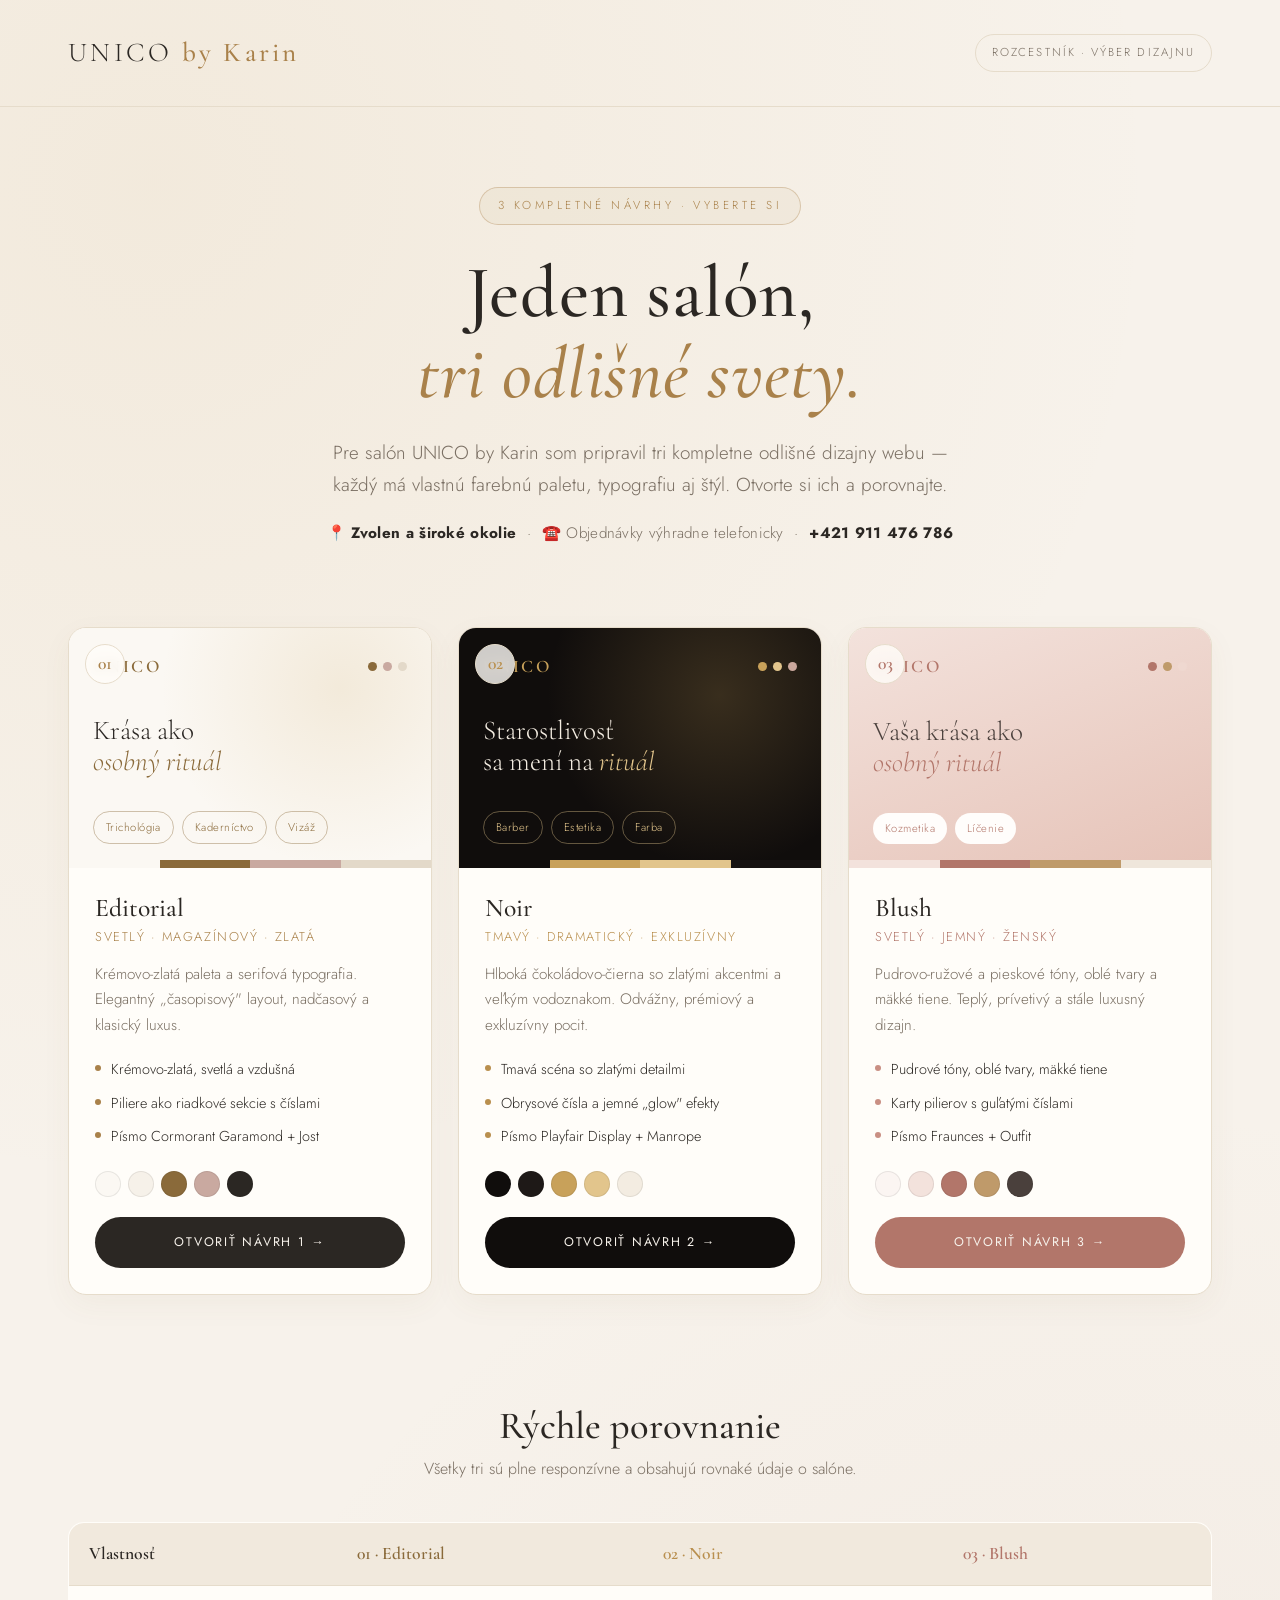
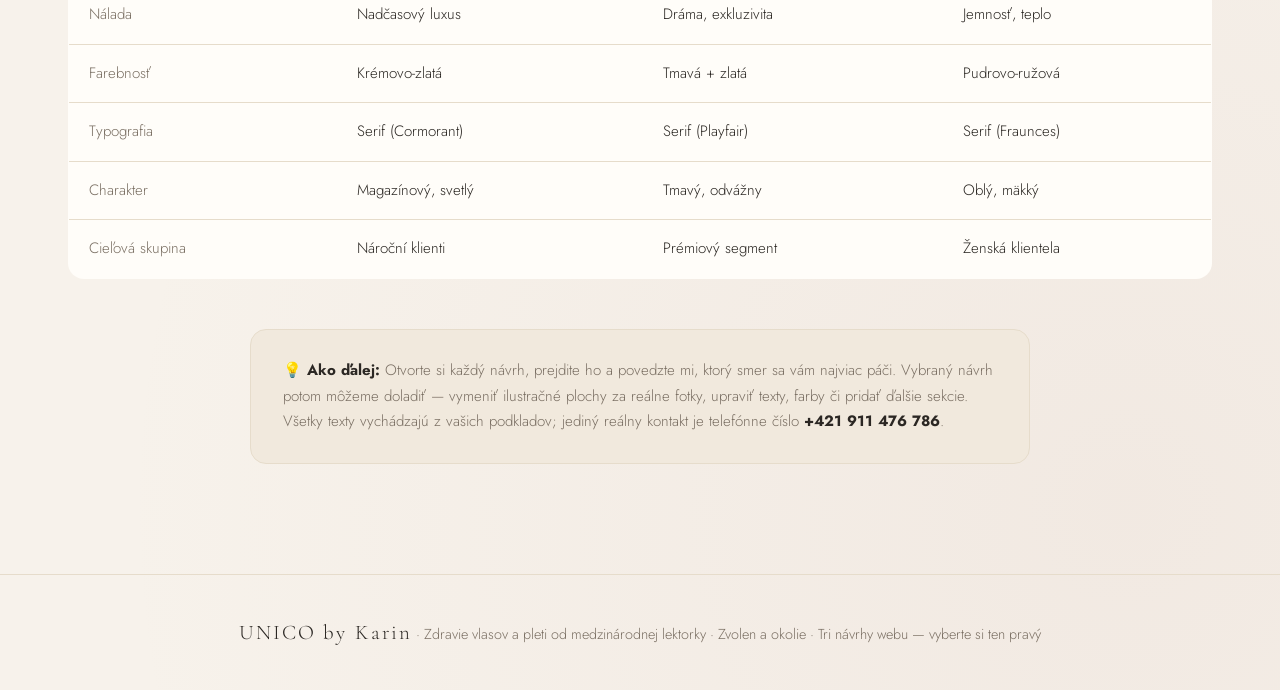
==== index.html @ 933bd424 "UNICO by Karin — rozcestník + 3 návrhy webu" ====
<!DOCTYPE html>
<html lang="sk">
<head>
<meta charset="UTF-8">
<meta name="viewport" content="width=device-width, initial-scale=1.0">
<title>UNICO by Karin — Výber dizajnu webu</title>
<meta name="description" content="Rozcestník s tromi návrhmi webu pre salón UNICO by Karin — Zvolen a okolie.">
<link rel="preconnect" href="https://fonts.googleapis.com">
<link rel="preconnect" href="https://fonts.gstatic.com" crossorigin>
<link href="https://fonts.googleapis.com/css2?family=Cormorant+Garamond:ital,wght@0,400;0,500;0,600;1,400&family=Jost:wght@300;400;500&display=swap" rel="stylesheet">
<style>
  :root{
    --bg:#f7f2eb;
    --bg-2:#f1e9dd;
    --card:#fffdf9;
    --ink:#2b2723;
    --muted:#7a6f63;
    --line:#e6dccb;
    --gold:#a9814a;
    --gold-2:#c8a15a;
  }
  *{margin:0;padding:0;box-sizing:border-box}
  html{scroll-behavior:smooth}
  body{background:var(--bg);color:var(--ink);font-family:'Jost',sans-serif;font-weight:300;line-height:1.7;overflow-x:hidden;
    background-image:radial-gradient(circle at 12% 8%,rgba(200,161,90,.10),transparent 42%),radial-gradient(circle at 88% 92%,rgba(201,169,160,.12),transparent 42%)}
  h1,h2,h3{font-family:'Cormorant Garamond',serif;font-weight:500;line-height:1.1}
  a{color:inherit;text-decoration:none}
  .wrap{max-width:1200px;margin:0 auto;padding:0 28px}

  header{padding:30px 0;border-bottom:1px solid var(--line)}
  header .wrap{display:flex;justify-content:space-between;align-items:center;flex-wrap:wrap;gap:14px}
  .brand{font-family:'Cormorant Garamond',serif;font-size:1.7rem;letter-spacing:.12em}
  .brand b{color:var(--gold);font-weight:500}
  .badge-tag{font-size:.72rem;letter-spacing:.18em;text-transform:uppercase;color:var(--muted);border:1px solid var(--line);padding:8px 16px;border-radius:50px}

  .hero{text-align:center;padding:80px 0 50px}
  .hero .kick{display:inline-block;font-size:.72rem;letter-spacing:.3em;text-transform:uppercase;color:var(--gold);border:1px solid rgba(169,129,74,.35);background:rgba(169,129,74,.06);padding:8px 18px;border-radius:50px;margin-bottom:28px}
  .hero h1{font-size:clamp(2.6rem,6.5vw,4.6rem);margin-bottom:22px;letter-spacing:.01em}
  .hero h1 .it{font-style:italic;color:var(--gold)}
  .hero p{color:var(--muted);font-size:1.18rem;max-width:660px;margin:0 auto 14px}
  .hero .meta{color:var(--muted);font-size:.95rem;margin-top:20px;letter-spacing:.02em}
  .hero .meta b{color:var(--ink)}

  .grid{display:grid;grid-template-columns:repeat(3,1fr);gap:26px;padding:30px 0 40px}
  .design{background:var(--card);border:1px solid var(--line);border-radius:18px;overflow:hidden;transition:.35s;display:flex;flex-direction:column;position:relative;box-shadow:0 10px 30px rgba(120,90,50,.05)}
  .design:hover{transform:translateY(-8px);border-color:var(--gold);box-shadow:0 26px 60px rgba(120,90,50,.16)}
  .num-tag{position:absolute;top:16px;left:16px;z-index:3;background:rgba(255,253,249,.8);backdrop-filter:blur(6px);border:1px solid var(--line);width:40px;height:40px;border-radius:50%;display:flex;align-items:center;justify-content:center;font-family:'Cormorant Garamond';font-weight:600;font-size:1.1rem;color:var(--gold)}

  /* mini previews — each mimics that design's palette */
  .preview{height:240px;position:relative;overflow:hidden;padding:24px;display:flex;flex-direction:column;justify-content:space-between}
  .p1{background:radial-gradient(circle at 75% 25%,rgba(200,161,90,.16),transparent 55%),#fbf8f3;color:#2b2723}
  .p2{background:radial-gradient(circle at 72% 28%,rgba(200,161,90,.22),transparent 55%),#100d0c;color:#f3ece1}
  .p3{background:linear-gradient(160deg,#f3e2dc,#e6c3b8);color:#4a403c}
  .pv-top{display:flex;justify-content:space-between;align-items:center}
  .pv-logo{font-family:'Cormorant Garamond',serif;font-weight:600;font-size:1.1rem;letter-spacing:.14em}
  .p1 .pv-logo{color:#8a6a3a}
  .p2 .pv-logo{color:#c8a15a}
  .p3 .pv-logo{color:#b2766a}
  .pv-dots{display:flex;gap:6px}
  .pv-dots i{width:9px;height:9px;border-radius:50%;display:block}
  .pv-mid{font-family:'Cormorant Garamond',serif;font-size:1.7rem;line-height:1.15}
  .pv-mid em{font-style:italic}
  .p1 .pv-mid em{color:#8a6a3a}
  .p2 .pv-mid em{color:#e2c58c}
  .p3 .pv-mid em{color:#b2766a}
  .pv-chips{display:flex;gap:8px;flex-wrap:wrap}
  .pv-chips span{font-size:.7rem;letter-spacing:.04em;padding:6px 12px;border-radius:50px}
  .p1 .pv-chips span{border:1px solid rgba(138,106,58,.4);color:#8a6a3a}
  .p2 .pv-chips span{border:1px solid rgba(226,197,140,.4);color:#e2c58c}
  .p3 .pv-chips span{background:#fffdfb;color:#b2766a}
  .pv-swatches{position:absolute;bottom:0;left:0;right:0;height:8px;display:flex}
  .pv-swatches i{flex:1}

  .design-body{padding:26px;flex:1;display:flex;flex-direction:column}
  .design-body h3{font-size:1.6rem;margin-bottom:4px}
  .design-body .style-name{color:var(--gold);font-size:.8rem;letter-spacing:.12em;text-transform:uppercase;margin-bottom:14px}
  .design-body p{color:var(--muted);font-size:.95rem;margin-bottom:18px;flex:1}
  .feats{list-style:none;margin-bottom:22px;display:flex;flex-direction:column;gap:9px}
  .feats li{font-size:.9rem;color:var(--ink);display:flex;gap:10px;align-items:flex-start}
  .feats li::before{content:"";width:6px;height:6px;border-radius:50%;background:var(--gold);margin-top:8px;flex:none}
  .palette{display:flex;gap:7px;margin-bottom:20px}
  .palette i{width:26px;height:26px;border-radius:50%;border:1px solid rgba(0,0,0,.08)}
  .open-btn{display:flex;align-items:center;justify-content:center;gap:8px;background:var(--ink);color:#f7f2eb;font-weight:400;letter-spacing:.14em;text-transform:uppercase;font-size:.78rem;padding:15px;border-radius:50px;transition:.3s;font-family:'Jost'}
  .open-btn:hover{background:var(--gold)}
  .design:nth-child(2) .open-btn{background:#100d0c}.design:nth-child(2) .open-btn:hover{background:#c8a15a;color:#100d0c}
  .design:nth-child(2) .style-name,.design:nth-child(2) .num-tag{color:#b98f4e}
  .design:nth-child(2) .feats li::before{background:#b98f4e}
  .design:nth-child(3) .open-btn{background:#b2766a}.design:nth-child(3) .open-btn:hover{background:#8a6a3a}
  .design:nth-child(3) .style-name,.design:nth-child(3) .num-tag{color:#b2766a}
  .design:nth-child(3) .feats li::before{background:#c98f83}

  /* compare table */
  .compare{padding:70px 0 40px}
  .compare h2{font-size:2.4rem;text-align:center;margin-bottom:8px}
  .compare .sub{text-align:center;color:var(--muted);margin-bottom:40px}
  .ctable{width:100%;border-collapse:collapse;background:var(--card);border:1px solid var(--line);border-radius:16px;overflow:hidden}
  .ctable th,.ctable td{padding:16px 20px;text-align:left;border-bottom:1px solid var(--line);font-size:.94rem}
  .ctable th{background:var(--bg-2);font-family:'Cormorant Garamond';font-weight:600;font-size:1.1rem}
  .ctable td:first-child{color:var(--muted)}
  .ctable tr:last-child td{border-bottom:none}
  .ctable .c1{color:#8a6a3a}.ctable .c2{color:#b98f4e}.ctable .c3{color:#b2766a}

  .info-note{max-width:780px;margin:50px auto 0;background:var(--bg-2);border:1px solid var(--line);border-radius:16px;padding:28px 32px;font-size:.94rem;color:var(--muted)}
  .info-note b{color:var(--ink)}

  footer{border-top:1px solid var(--line);margin-top:70px;padding:40px 0;text-align:center;color:var(--muted);font-size:.9rem}
  footer .b{font-family:'Cormorant Garamond',serif;font-size:1.3rem;color:var(--ink);letter-spacing:.1em}

  @media(max-width:900px){.grid{grid-template-columns:1fr}.ctable{font-size:.82rem}.ctable th,.ctable td{padding:12px}}
</style>
</head>
<body>
<header>
  <div class="wrap">
    <div class="brand">UNICO <b>by Karin</b></div>
    <span class="badge-tag">Rozcestník · výber dizajnu</span>
  </div>
</header>

<section class="hero">
  <div class="wrap">
    <span class="kick">3 kompletné návrhy · vyberte si</span>
    <h1>Jeden salón,<br><span class="it">tri odlišné svety.</span></h1>
    <p>Pre salón UNICO by Karin som pripravil tri kompletne odlišné dizajny webu — každý má vlastnú farebnú paletu, typografiu aj štýl. Otvorte si ich a porovnajte.</p>
    <div class="meta">📍 <b>Zvolen a široké okolie</b> &nbsp;·&nbsp; ☎️ Objednávky výhradne telefonicky &nbsp;·&nbsp; <b>+421 911 476 786</b></div>
  </div>
</section>

<div class="wrap">
  <div class="grid">

    <!-- návrh 1 -->
    <div class="design">
      <div class="num-tag">01</div>
      <div class="preview p1">
        <div class="pv-top">
          <span class="pv-logo">UNICO</span>
          <span class="pv-dots"><i style="background:#8a6a3a"></i><i style="background:#c9a9a0"></i><i style="background:#e3d9c9"></i></span>
        </div>
        <div class="pv-mid">Krása ako<br><em>osobný rituál</em></div>
        <div class="pv-chips"><span>Trichológia</span><span>Kaderníctvo</span><span>Vizáž</span></div>
        <div class="pv-swatches"><i style="background:#fbf8f3"></i><i style="background:#8a6a3a"></i><i style="background:#c9a9a0"></i><i style="background:#e3d9c9"></i></div>
      </div>
      <div class="design-body">
        <h3>Editorial</h3>
        <div class="style-name">Svetlý · magazínový · zlatá</div>
        <p>Krémovo-zlatá paleta a serifová typografia. Elegantný „časopisový" layout, nadčasový a klasický luxus.</p>
        <ul class="feats">
          <li>Krémovo-zlatá, svetlá a vzdušná</li>
          <li>Piliere ako riadkové sekcie s číslami</li>
          <li>Písmo Cormorant Garamond + Jost</li>
        </ul>
        <div class="palette"><i style="background:#fbf8f3"></i><i style="background:#f6f1e9"></i><i style="background:#8a6a3a"></i><i style="background:#c9a9a0"></i><i style="background:#2b2723"></i></div>
        <a class="open-btn" href="navrh-1/index.html">Otvoriť návrh 1 →</a>
      </div>
    </div>

    <!-- návrh 2 -->
    <div class="design">
      <div class="num-tag">02</div>
      <div class="preview p2">
        <div class="pv-top">
          <span class="pv-logo">UNICO</span>
          <span class="pv-dots"><i style="background:#c8a15a"></i><i style="background:#e2c58c"></i><i style="background:#caa79c"></i></span>
        </div>
        <div class="pv-mid">Starostlivosť<br>sa mení na <em>rituál</em></div>
        <div class="pv-chips"><span>Barber</span><span>Estetika</span><span>Farba</span></div>
        <div class="pv-swatches"><i style="background:#100d0c"></i><i style="background:#c8a15a"></i><i style="background:#e2c58c"></i><i style="background:#171312"></i></div>
      </div>
      <div class="design-body">
        <h3>Noir</h3>
        <div class="style-name">Tmavý · dramatický · exkluzívny</div>
        <p>Hlboká čokoládovo-čierna so zlatými akcentmi a veľkým vodoznakom. Odvážny, prémiový a exkluzívny pocit.</p>
        <ul class="feats">
          <li>Tmavá scéna so zlatými detailmi</li>
          <li>Obrysové čísla a jemné „glow" efekty</li>
          <li>Písmo Playfair Display + Manrope</li>
        </ul>
        <div class="palette"><i style="background:#100d0c"></i><i style="background:#1e1917"></i><i style="background:#c8a15a"></i><i style="background:#e2c58c"></i><i style="background:#f3ece1"></i></div>
        <a class="open-btn" href="navrh-2/index.html">Otvoriť návrh 2 →</a>
      </div>
    </div>

    <!-- návrh 3 -->
    <div class="design">
      <div class="num-tag">03</div>
      <div class="preview p3">
        <div class="pv-top">
          <span class="pv-logo">UNICO</span>
          <span class="pv-dots"><i style="background:#b2766a"></i><i style="background:#bf9a6a"></i><i style="background:#efd8d0"></i></span>
        </div>
        <div class="pv-mid">Vaša krása ako<br><em>osobný rituál</em></div>
        <div class="pv-chips"><span>Kozmetika</span><span>Líčenie</span></div>
        <div class="pv-swatches"><i style="background:#f3e2dc"></i><i style="background:#b2766a"></i><i style="background:#bf9a6a"></i><i style="background:#efe6db"></i></div>
      </div>
      <div class="design-body">
        <h3>Blush</h3>
        <div class="style-name">Svetlý · jemný · ženský</div>
        <p>Pudrovo-ružové a pieskové tóny, oblé tvary a mäkké tiene. Teplý, prívetivý a stále luxusný dizajn.</p>
        <ul class="feats">
          <li>Pudrové tóny, oblé tvary, mäkké tiene</li>
          <li>Karty pilierov s guľatými číslami</li>
          <li>Písmo Fraunces + Outfit</li>
        </ul>
        <div class="palette"><i style="background:#fbf5f2"></i><i style="background:#f3e2dc"></i><i style="background:#b2766a"></i><i style="background:#bf9a6a"></i><i style="background:#4a403c"></i></div>
        <a class="open-btn" href="navrh-3/index.html">Otvoriť návrh 3 →</a>
      </div>
    </div>

  </div>
</div>

<section class="compare">
  <div class="wrap">
    <h2>Rýchle porovnanie</h2>
    <p class="sub">Všetky tri sú plne responzívne a obsahujú rovnaké údaje o salóne.</p>
    <table class="ctable">
      <tr>
        <th>Vlastnosť</th>
        <th class="c1">01 · Editorial</th>
        <th class="c2">02 · Noir</th>
        <th class="c3">03 · Blush</th>
      </tr>
      <tr><td>Nálada</td><td>Nadčasový luxus</td><td>Dráma, exkluzivita</td><td>Jemnosť, teplo</td></tr>
      <tr><td>Farebnosť</td><td>Krémovo-zlatá</td><td>Tmavá + zlatá</td><td>Pudrovo-ružová</td></tr>
      <tr><td>Typografia</td><td>Serif (Cormorant)</td><td>Serif (Playfair)</td><td>Serif (Fraunces)</td></tr>
      <tr><td>Charakter</td><td>Magazínový, svetlý</td><td>Tmavý, odvážny</td><td>Oblý, mäkký</td></tr>
      <tr><td>Cieľová skupina</td><td>Nároční klienti</td><td>Prémiový segment</td><td>Ženská klientela</td></tr>
    </table>

    <div class="info-note">
      💡 <b>Ako ďalej:</b> Otvorte si každý návrh, prejdite ho a povedzte mi, ktorý smer sa vám najviac páči. Vybraný návrh potom môžeme doladiť — vymeniť ilustračné plochy za reálne fotky, upraviť texty, farby či pridať ďalšie sekcie. Všetky texty vychádzajú z vašich podkladov; jediný reálny kontakt je telefónne číslo <b>+421 911 476 786</b>.
    </div>
  </div>
</section>

<footer>
  <div class="wrap">
    <span class="b">UNICO by Karin</span> · Zdravie vlasov a pleti od medzinárodnej lektorky · Zvolen a okolie · Tri návrhy webu — vyberte si ten pravý
  </div>
</footer>
</body>
</html>
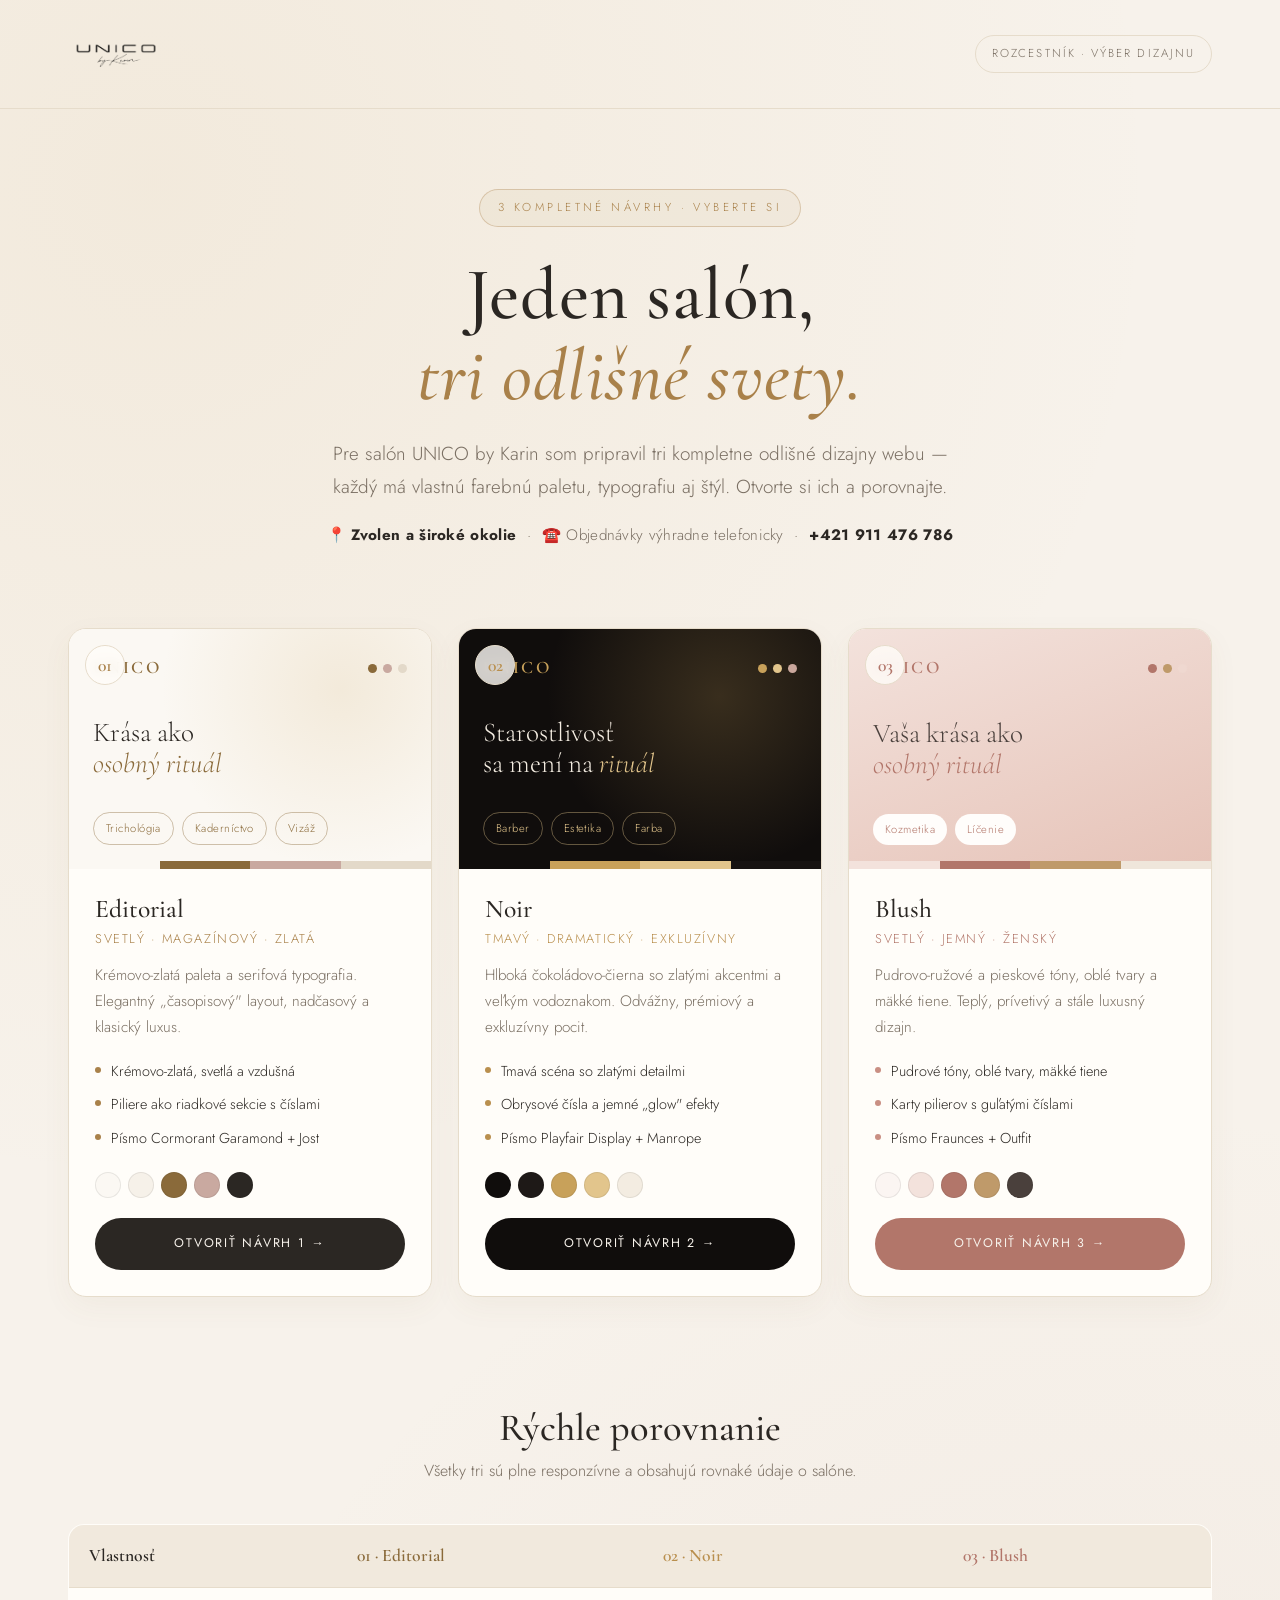
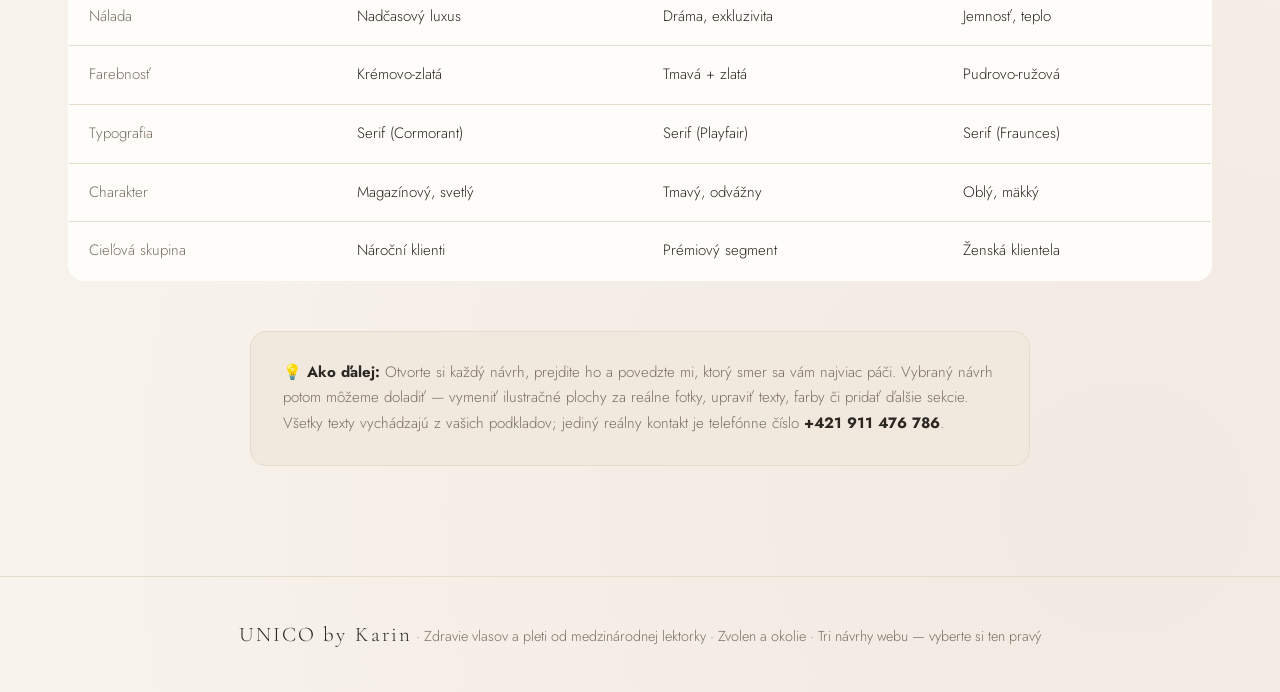
==== commit 7fd99fd8: "Pridané logo UNICO by Karin do navigácie a pätičky všetkých návrhov + rozcestníka" ====
--- a/index.html
+++ b/index.html
@@ -29,7 +29,8 @@
 
   header{padding:30px 0;border-bottom:1px solid var(--line)}
   header .wrap{display:flex;justify-content:space-between;align-items:center;flex-wrap:wrap;gap:14px}
-  .brand{font-family:'Cormorant Garamond',serif;font-size:1.7rem;letter-spacing:.12em}
+  .brand{font-family:'Cormorant Garamond',serif;font-size:1.7rem;letter-spacing:.12em;display:inline-flex;align-items:center}
+  .brand img{height:48px;width:auto;display:block}
   .brand b{color:var(--gold);font-weight:500}
   .badge-tag{font-size:.72rem;letter-spacing:.18em;text-transform:uppercase;color:var(--muted);border:1px solid var(--line);padding:8px 16px;border-radius:50px}
 
@@ -112,7 +113,7 @@
 <body>
 <header>
   <div class="wrap">
-    <div class="brand">UNICO <b>by Karin</b></div>
+    <div class="brand"><img src="img/unico-logo.png" alt="UNICO by Karin"></div>
     <span class="badge-tag">Rozcestník · výber dizajnu</span>
   </div>
 </header>
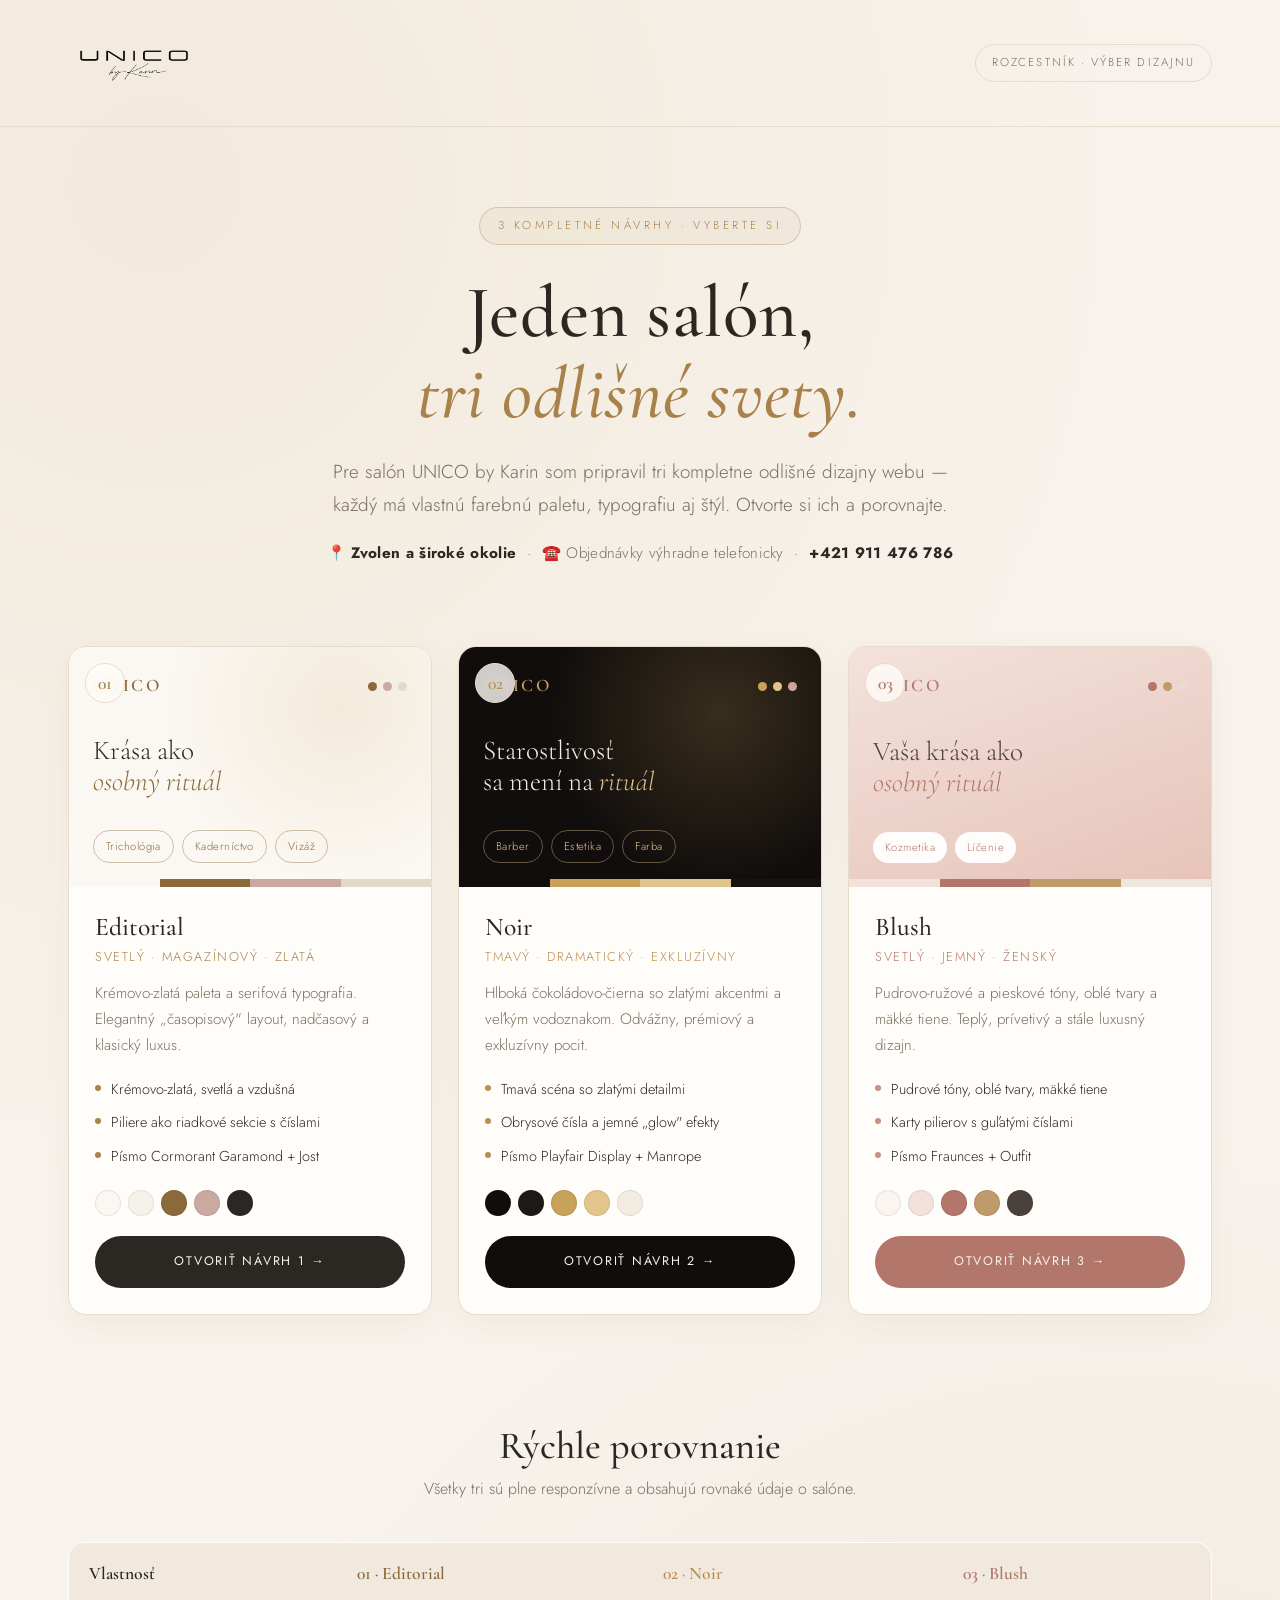
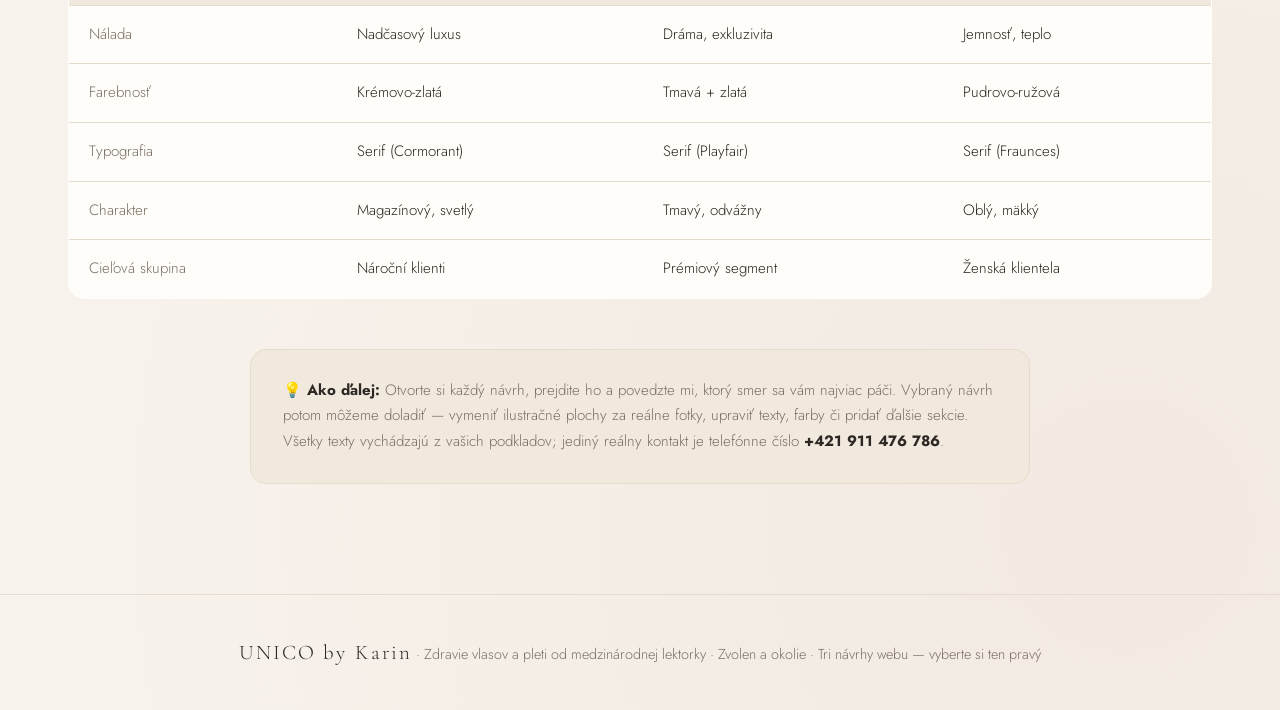
==== commit b9383d78: "Zväčšené logo v navigácii aj pätičke" ====
--- a/index.html
+++ b/index.html
@@ -30,7 +30,7 @@
   header{padding:30px 0;border-bottom:1px solid var(--line)}
   header .wrap{display:flex;justify-content:space-between;align-items:center;flex-wrap:wrap;gap:14px}
   .brand{font-family:'Cormorant Garamond',serif;font-size:1.7rem;letter-spacing:.12em;display:inline-flex;align-items:center}
-  .brand img{height:48px;width:auto;display:block}
+  .brand img{height:66px;width:auto;display:block}
   .brand b{color:var(--gold);font-weight:500}
   .badge-tag{font-size:.72rem;letter-spacing:.18em;text-transform:uppercase;color:var(--muted);border:1px solid var(--line);padding:8px 16px;border-radius:50px}
 
